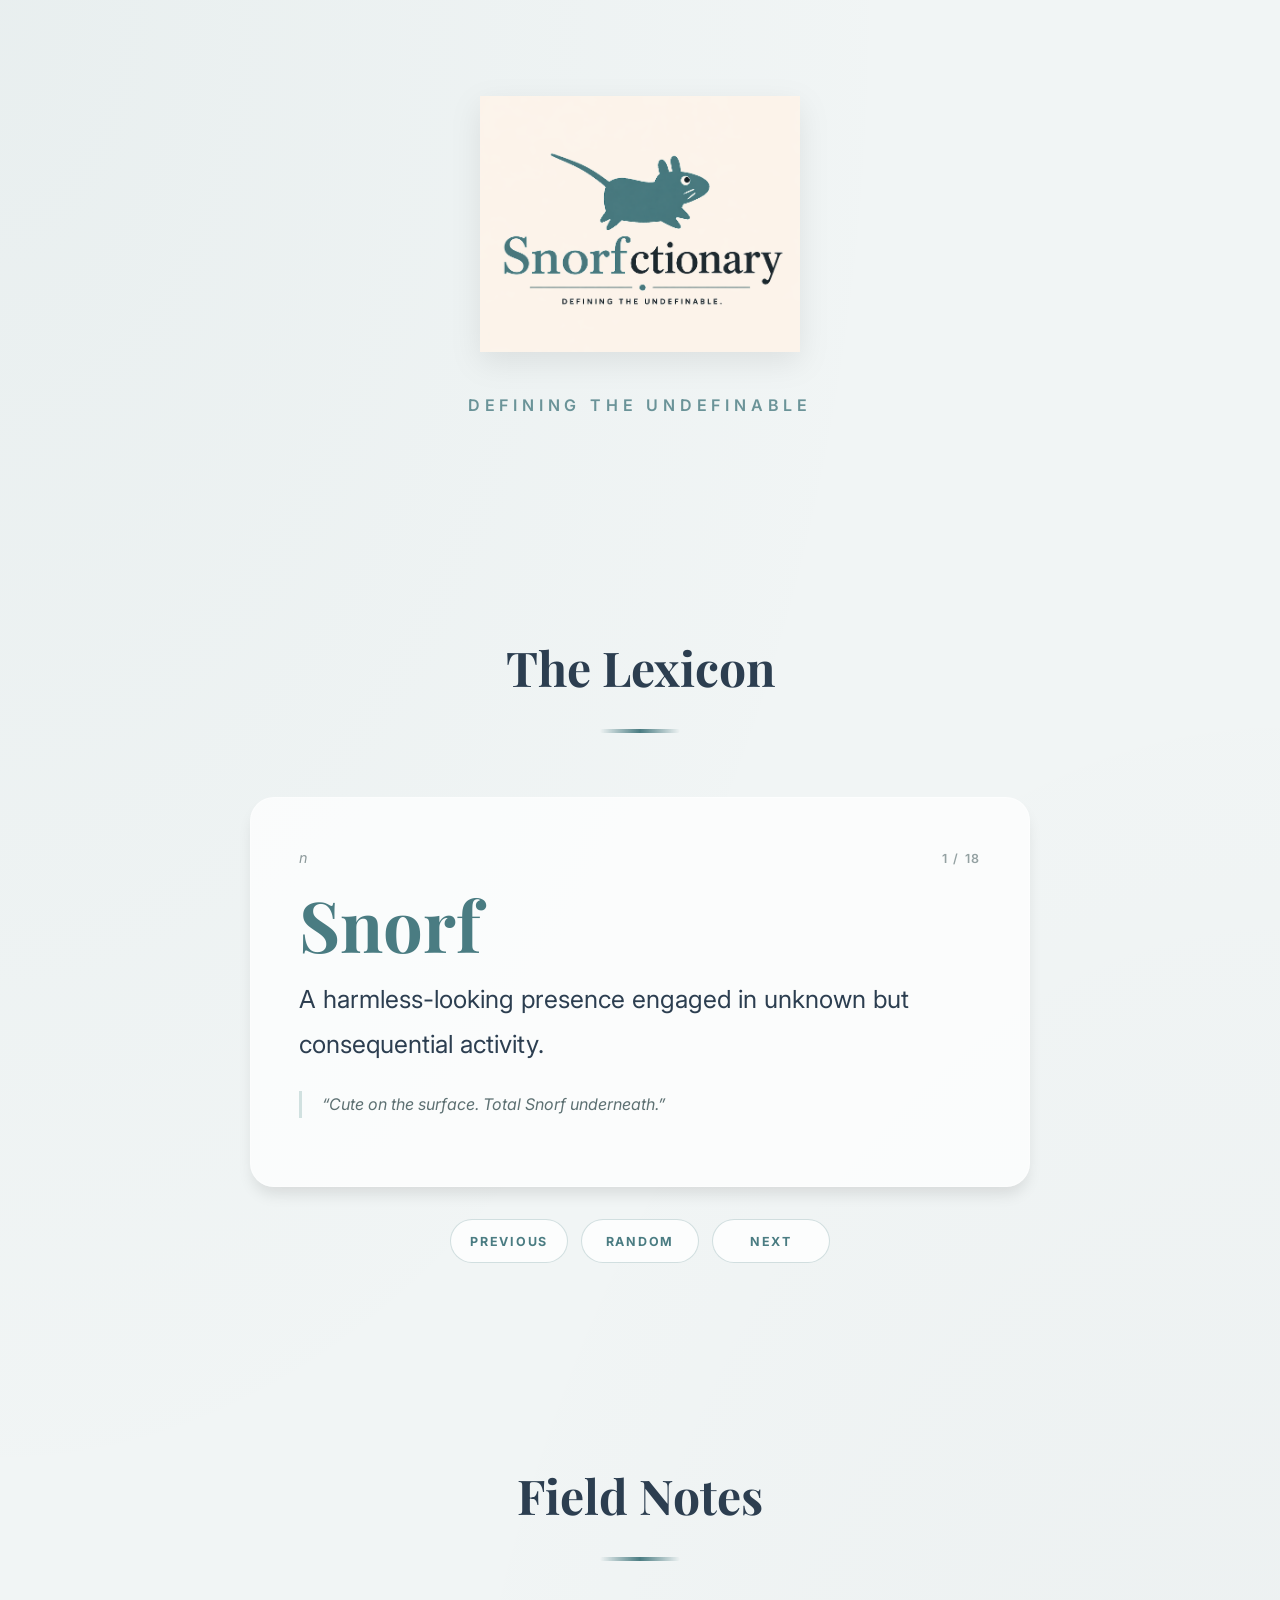
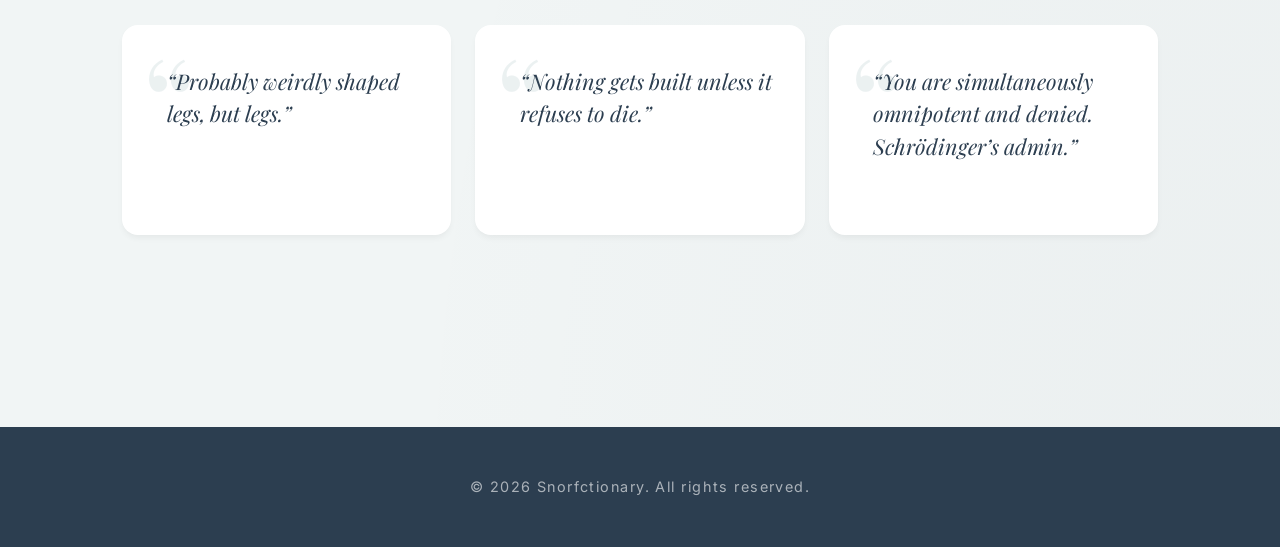
==== index.html @ 1e18f1a5 "cpanel deploy" ====
<!DOCTYPE html>
<html lang="en">
<head>
    <meta charset="UTF-8">
    <meta name="viewport" content="width=device-width, initial-scale=1.0">
    <title>Snorfctionary | Defining the Undefinable</title>
    <meta name="description" content="A curated collection of unique words, whimsical definitions, and inspiring quotes.">
    <!-- Google Fonts -->
    <link rel="preconnect" href="https://fonts.googleapis.com">
    <link rel="preconnect" href="https://fonts.gstatic.com" crossorigin>
    <link href="https://fonts.googleapis.com/css2?family=Inter:wght@400;600&family=Playfair+Display:ital,wght@0,700;1,700&display=swap" rel="stylesheet">
    <link rel="preload" as="image" href="media/logo-whiskers-left.png">
    <link rel="preload" as="image" href="media/logo-whiskers-right.png">
    <link rel="preload" as="image" href="media/logo-whiskers-alert.png">
    <link rel="stylesheet" href="index.css">
</head>
<body>

    <header>
        <div class="container">
            <div class="logo-container">
                <img src="media/logo.png" alt="Snorfctionary Logo" id="main-logo">
            </div>
            <p class="tagline">Defining the Undefinable</p>
        </div>
    </header>

    <main>
        <section id="dictionary">
            <div class="container">
                <h2 class="section-title">The Lexicon</h2>
                <div class="featured-term">
                    <article class="word-card featured-card" id="featured-term-card" tabindex="0">
                        <div class="term-meta">
                            <span class="word-type" id="term-type"></span>
                            <span class="term-counter" id="term-counter"></span>
                        </div>
                        <h3 id="term-word"></h3>
                        <p class="definition" id="term-definition"></p>
                        <p class="example" id="term-example"></p>
                        <p class="term-note" id="term-note" hidden></p>
                        <p class="snorf-secret" id="snorf-secret" hidden>
                            <a href="docs/snorfigins.html" title="Snorfigins">~/.snorfmap updated</a>
                        </p>
                    </article>
                    <div class="term-controls" aria-label="Term navigation">
                        <button type="button" id="previous-term">Previous</button>
                        <button type="button" id="random-term">Random</button>
                        <button type="button" id="next-term">Next</button>
                    </div>
                </div>
            </div>
        </section>

        <section id="quotes">
            <div class="container">
                <h2 class="section-title">Field Notes</h2>
                <div class="quotes-container" id="featured-quotes"></div>
            </div>
        </section>
    </main>

    <footer>
        <div class="container">
            <p>&copy; 2026 Snorfctionary. All rights reserved.</p>
        </div>
    </footer>

    <script src="index.js"></script>

</body>
</html>
---- index.css ----
/* Design System */
:root {
    --primary-color: #4a7c82; /* Teal from logo */
    --primary-light: #6a9ba1;
    --secondary-color: #2c3e50; /* Dark Navy from logo */
    --bg-color: #f1f5f5; /* Soft mist blue */
    --text-primary: #2c3e50;
    --text-secondary: #5d7072;
    --accent-color: #d1e1e0;
    --white: #ffffff;
    --glass-bg: rgba(255, 255, 255, 0.7);
    --shadow-sm: 0 4px 6px -1px rgba(0, 0, 0, 0.05);
    --shadow-md: 0 10px 15px -3px rgba(0, 0, 0, 0.1);
    --shadow-lg: 0 20px 25px -5px rgba(0, 0, 0, 0.1);
    --transition: all 0.4s cubic-bezier(0.4, 0, 0.2, 1);
}

@keyframes fadeIn {
    from { opacity: 0; transform: translateY(20px); }
    to { opacity: 1; transform: translateY(0); }
}

@keyframes logoFloat {
    0%, 100% { transform: translateY(0); }
    50% { transform: translateY(-10px); }
}

* {
    margin: 0;
    padding: 0;
    box-sizing: border-box;
}

body {
    font-family: 'Inter', -apple-system, BlinkMacSystemFont, 'Segoe UI', Roboto, sans-serif;
    background-color: var(--bg-color);
    color: var(--text-primary);
    line-height: 1.7;
    overflow-x: hidden;
    background-image: 
        radial-gradient(at 0% 0%, rgba(74, 124, 130, 0.05) 0px, transparent 50%),
        radial-gradient(at 100% 100%, rgba(44, 62, 80, 0.03) 0px, transparent 50%);
}

h1, h2, h3, .serif {
    font-family: 'Playfair Display', serif;
    font-weight: 700;
}

.container {
    max-width: 1100px;
    margin: 0 auto;
    padding: 0 2rem;
}

/* Header */
header {
    padding: 6rem 0 3rem;
    text-align: center;
    animation: fadeIn 1s ease-out;
}

.logo-container {
    margin-bottom: 2rem;
    display: inline-block;
    animation: logoFloat 6s ease-in-out infinite;
}

.logo-container img {
    max-width: 320px;
    height: auto;
    filter: drop-shadow(0 10px 15px rgba(0,0,0,0.08));
}

.tagline {
    font-size: 1rem;
    text-transform: uppercase;
    letter-spacing: 0.3em;
    color: var(--primary-color);
    font-weight: 600;
    margin-bottom: 4rem;
    opacity: 0.8;
}

/* Sections */
section {
    padding: 6rem 0;
    opacity: 0;
    transform: translateY(30px);
    animation: fadeIn 1s ease-out forwards;
}

section:nth-child(2) { animation-delay: 0.2s; }
section:nth-child(3) { animation-delay: 0.4s; }

.section-title {
    font-size: 3rem;
    margin-bottom: 4rem;
    text-align: center;
    position: relative;
    padding-bottom: 1.5rem;
    color: var(--secondary-color);
}

.section-title::after {
    content: '';
    position: absolute;
    bottom: 0;
    left: 50%;
    transform: translateX(-50%);
    width: 80px;
    height: 4px;
    background: linear-gradient(90deg, transparent, var(--primary-color), transparent);
    border-radius: 2px;
}

/* Featured Term */
.featured-term {
    max-width: 780px;
    margin: 0 auto;
}

.word-card {
    background: var(--glass-bg);
    backdrop-filter: blur(10px);
    -webkit-backdrop-filter: blur(10px);
    padding: 3rem;
    border-radius: 24px;
    box-shadow: var(--shadow-md);
    transition: var(--transition);
    border: 1px solid rgba(255, 255, 255, 0.4);
    position: relative;
    overflow: hidden;
}

.featured-card {
    min-height: 390px;
    display: flex;
    flex-direction: column;
}

.word-card::before {
    content: '';
    position: absolute;
    top: 0;
    left: 0;
    width: 100%;
    height: 4px;
    background: linear-gradient(90deg, var(--primary-color), var(--primary-light));
    transform: scaleX(0);
    transform-origin: left;
    transition: var(--transition);
}

.word-card:hover {
    transform: translateY(-10px);
    box-shadow: var(--shadow-lg);
    background: var(--white);
}

.snorf-card {
    cursor: pointer;
}

.snorf-card:focus-visible {
    outline: 3px solid var(--primary-light);
    outline-offset: 6px;
}

.snorf-card--awake::before {
    transform: scaleX(1);
}

.word-card:hover::before {
    transform: scaleX(1);
}

.word-card h3 {
    font-size: clamp(2.6rem, 5.5vw, 4.4rem);
    color: var(--primary-color);
    margin-bottom: 1.2rem;
    letter-spacing: 0;
    line-height: 0.95;
}

.term-meta {
    display: flex;
    align-items: center;
    justify-content: space-between;
    gap: 1rem;
    margin-bottom: 1.3rem;
}

.word-type {
    font-size: 0.9rem;
    font-style: italic;
    color: var(--text-secondary);
    margin-bottom: 1.5rem;
    display: block;
    font-family: 'Inter', sans-serif;
    opacity: 0.7;
}

.term-meta .word-type {
    margin-bottom: 0;
}

.term-counter {
    color: var(--text-secondary);
    font-size: 0.78rem;
    font-weight: 600;
    letter-spacing: 0.14em;
    text-transform: uppercase;
    opacity: 0.65;
}

.definition {
    font-size: clamp(1.2rem, 2.2vw, 1.55rem);
    color: var(--text-primary);
    line-height: 1.8;
    max-width: 660px;
}

.example {
    margin-top: 1.5rem;
    padding-left: 1.25rem;
    border-left: 3px solid var(--accent-color);
    color: var(--text-secondary);
    font-size: 1rem;
    font-style: italic;
    line-height: 1.7;
}

.term-note {
    margin-top: 1.25rem;
    color: var(--text-secondary);
    font-size: 0.98rem;
    line-height: 1.7;
}

.term-controls {
    display: flex;
    align-items: center;
    justify-content: center;
    gap: 0.8rem;
    margin-top: 2rem;
    flex-wrap: wrap;
}

.term-controls button {
    appearance: none;
    border: 1px solid rgba(74, 124, 130, 0.24);
    border-radius: 999px;
    background: rgba(255, 255, 255, 0.78);
    color: var(--primary-color);
    cursor: pointer;
    font-family: 'Inter', sans-serif;
    font-size: 0.78rem;
    font-weight: 700;
    letter-spacing: 0.14em;
    min-width: 118px;
    padding: 0.85rem 1.15rem;
    text-transform: uppercase;
    transition: var(--transition);
}

.term-controls button:hover,
.term-controls button:focus-visible {
    background: var(--white);
    border-color: var(--primary-color);
    box-shadow: var(--shadow-sm);
    outline: none;
    transform: translateY(-2px);
}

.snorf-secret {
    margin-top: 1.5rem;
    font-family: 'Inter', sans-serif;
    font-size: 0.78rem;
    letter-spacing: 0.08em;
}

.snorf-secret a {
    color: var(--primary-color);
    opacity: 0.62;
    text-decoration: none;
    transition: var(--transition);
}

.snorf-secret a:hover,
.snorf-secret a:focus-visible {
    opacity: 1;
    text-decoration: underline;
    text-underline-offset: 0.28em;
}

/* Quotes Section */
.quotes-container {
    display: grid;
    grid-template-columns: repeat(3, 1fr);
    gap: 1.5rem;
    max-width: 1050px;
    margin: 0 auto;
}

blockquote {
    position: relative;
    min-height: 210px;
    padding: 2.5rem 2rem 2rem;
    background: var(--white);
    border-radius: 16px;
    box-shadow: var(--shadow-sm);
    transition: var(--transition);
}

.field-note {
    cursor: pointer;
}

blockquote::before {
    content: '“';
    position: absolute;
    top: 10px;
    left: 20px;
    font-size: 8rem;
    font-family: 'Playfair Display', serif;
    color: var(--primary-color);
    opacity: 0.1;
    line-height: 1;
}

blockquote:hover {
    box-shadow: var(--shadow-md);
}

.field-note:focus-visible {
    box-shadow: var(--shadow-md);
    outline: 3px solid var(--primary-light);
    outline-offset: 6px;
}

blockquote p {
    font-family: 'Playfair Display', serif;
    font-size: 1.35rem;
    font-style: italic;
    color: var(--secondary-color);
    line-height: 1.5;
    margin-bottom: 0;
    padding-left: 0.8rem;
    position: relative;
    z-index: 1;
    white-space: pre-line;
}

.field-note--long p {
    font-size: 1.08rem;
    line-height: 1.45;
}

cite {
    display: block;
    font-size: 1rem;
    font-weight: 600;
    color: var(--primary-color);
    text-transform: uppercase;
    letter-spacing: 0.15em;
    font-family: 'Inter', sans-serif;
}

/* Footer */
footer {
    padding: 3rem 0;
    background-color: var(--secondary-color);
    color: var(--white);
    text-align: center;
    font-size: 0.9rem;
    margin-top: 6rem;
}

footer p {
    opacity: 0.6;
    letter-spacing: 0.1em;
}

/* Responsive */
@media (max-width: 768px) {
    header { padding: 4rem 0 2rem; }
    .section-title { font-size: 2.5rem; }
    .word-card { padding: 2rem; border-radius: 16px; }
    .featured-card { min-height: 360px; }
    .quotes-container { grid-template-columns: 1fr; }
    blockquote { padding: 2rem; }
    blockquote p { font-size: 1.4rem; }
}
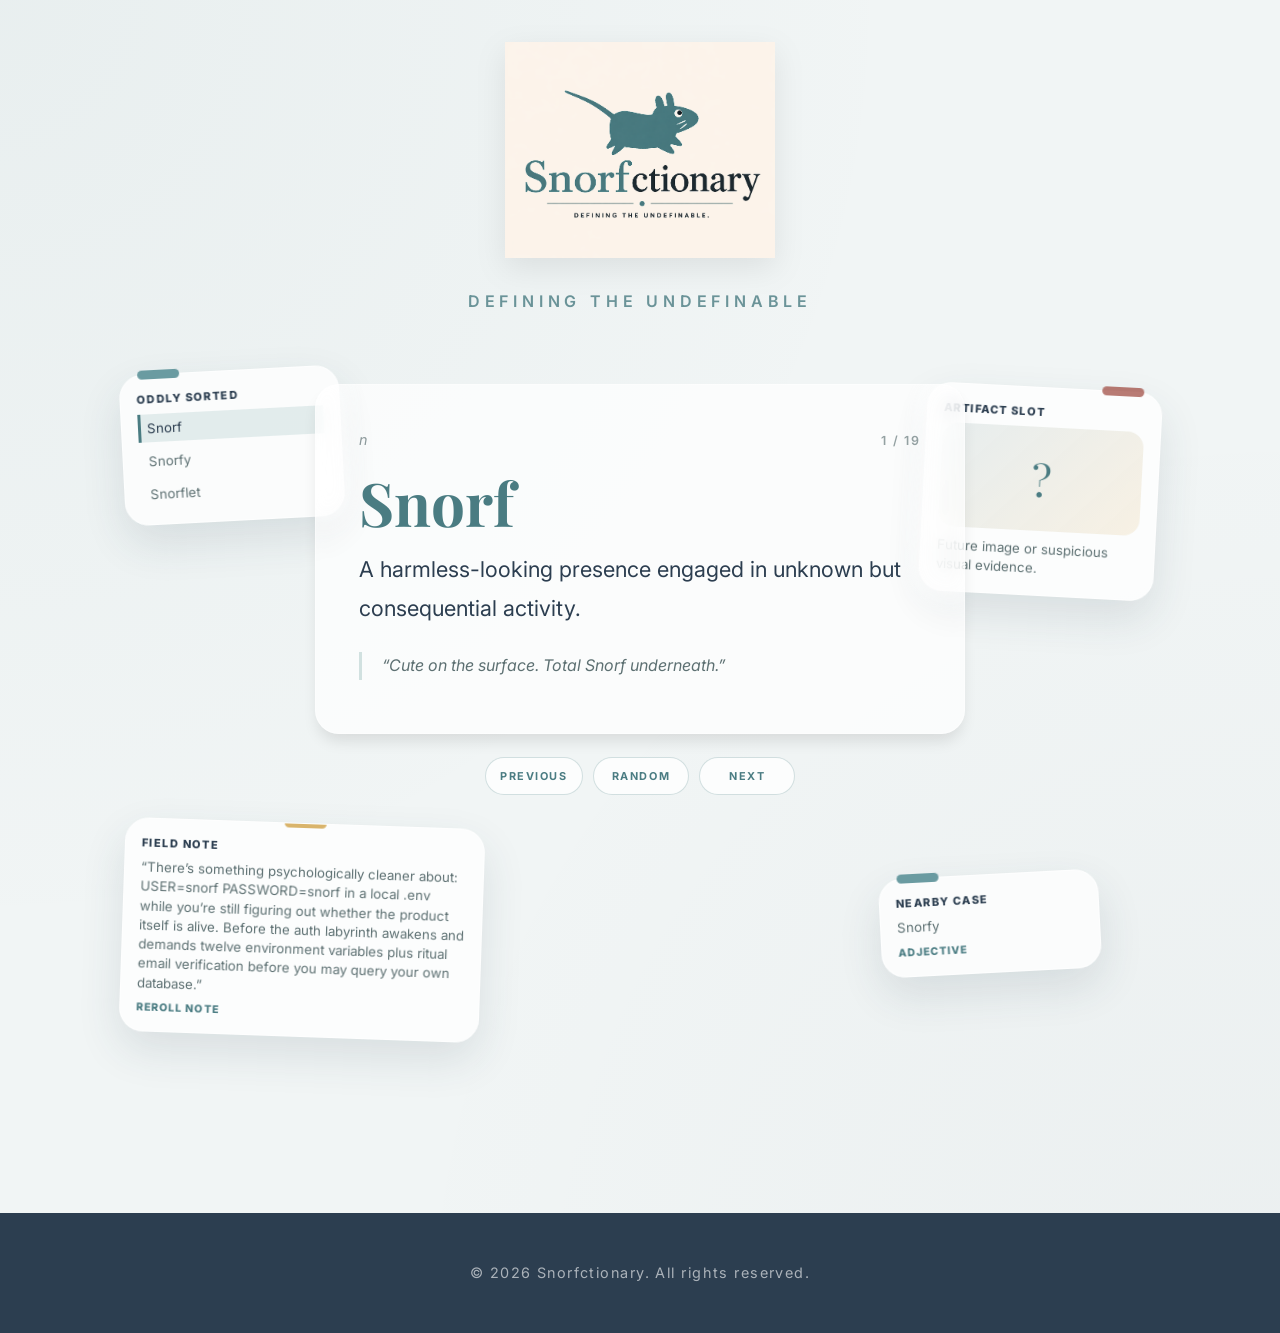
==== commit c7009aa1: "Snorfigins easter egg!" ====
--- a/index.html
+++ b/index.html
@@ -12,24 +12,55 @@
     <link rel="preload" as="image" href="media/logo-whiskers-left.png">
     <link rel="preload" as="image" href="media/logo-whiskers-right.png">
     <link rel="preload" as="image" href="media/logo-whiskers-alert.png">
+    <link rel="icon" href="media/logo.png">
     <link rel="stylesheet" href="index.css">
 </head>
 <body>
-
+<!-- deploy webhook test 2 2026-05-23 -->
     <header>
         <div class="container">
             <div class="logo-container">
-                <img src="media/logo.png" alt="Snorfctionary Logo" id="main-logo">
+                <img src="media/logo.png" alt="Snorfctionary Logo" id="main-logo" tabindex="0" role="button" aria-label="Snorfctionary logo. Click five times for suspicious cartography.">
             </div>
             <p class="tagline">Defining the Undefinable</p>
+            <p class="snorf-secret header-secret" id="snorfigins-link" hidden>
+                <a href="docs/snorfigins.html" title="Snorfigins">~/.snorfmap updated</a>
+            </p>
         </div>
     </header>
 
     <main>
         <section id="dictionary">
             <div class="container">
-                <h2 class="section-title">The Lexicon</h2>
-                <div class="featured-term">
+                <div class="snorf-stage">
+                    <div class="context-card context-index" id="context-index-card">
+                        <span class="context-tab context-tab-teal"></span>
+                        <strong>Oddly Sorted</strong>
+                        <div class="case-list" id="case-list"></div>
+                    </div>
+
+                    <button type="button" class="context-card context-field-note" id="field-note-card">
+                        <span class="context-tab context-tab-gold"></span>
+                        <strong>Field Note</strong>
+                        <span id="context-field-note"></span>
+                        <em>Reroll note</em>
+                    </button>
+
+                    <button type="button" class="context-card context-artifact" id="artifact-card">
+                        <span class="context-tab context-tab-rust"></span>
+                        <strong>Artifact Slot</strong>
+                        <span class="artifact-preview">?</span>
+                        <span>Future image or suspicious visual evidence.</span>
+                    </button>
+
+                    <button type="button" class="context-card context-nearby" id="nearby-card">
+                        <span class="context-tab context-tab-teal"></span>
+                        <strong>Nearby Case</strong>
+                        <span id="nearby-term"></span>
+                        <em id="nearby-type"></em>
+                    </button>
+
+                    <div class="featured-term">
                     <article class="word-card featured-card" id="featured-term-card" tabindex="0">
                         <div class="term-meta">
                             <span class="word-type" id="term-type"></span>
@@ -39,23 +70,14 @@
                         <p class="definition" id="term-definition"></p>
                         <p class="example" id="term-example"></p>
                         <p class="term-note" id="term-note" hidden></p>
-                        <p class="snorf-secret" id="snorf-secret" hidden>
-                            <a href="docs/snorfigins.html" title="Snorfigins">~/.snorfmap updated</a>
-                        </p>
                     </article>
                     <div class="term-controls" aria-label="Term navigation">
                         <button type="button" id="previous-term">Previous</button>
                         <button type="button" id="random-term">Random</button>
                         <button type="button" id="next-term">Next</button>
                     </div>
+                    </div>
                 </div>
-            </div>
-        </section>
-
-        <section id="quotes">
-            <div class="container">
-                <h2 class="section-title">Field Notes</h2>
-                <div class="quotes-container" id="featured-quotes"></div>
             </div>
         </section>
     </main>
--- a/index.css
+++ b/index.css
@@ -55,21 +55,27 @@
 
 /* Header */
 header {
-    padding: 6rem 0 3rem;
+    padding: 2.6rem 0 1.2rem;
     text-align: center;
     animation: fadeIn 1s ease-out;
 }
 
 .logo-container {
-    margin-bottom: 2rem;
+    margin-bottom: 1.4rem;
     display: inline-block;
     animation: logoFloat 6s ease-in-out infinite;
 }
 
 .logo-container img {
-    max-width: 320px;
+    max-width: 270px;
     height: auto;
     filter: drop-shadow(0 10px 15px rgba(0,0,0,0.08));
+}
+
+.logo-container img:focus-visible {
+    outline: 3px solid var(--primary-light);
+    outline-offset: 10px;
+    border-radius: 18px;
 }
 
 .tagline {
@@ -78,13 +84,13 @@
     letter-spacing: 0.3em;
     color: var(--primary-color);
     font-weight: 600;
-    margin-bottom: 4rem;
+    margin-bottom: 0;
     opacity: 0.8;
 }
 
 /* Sections */
 section {
-    padding: 6rem 0;
+    padding: 1.4rem 0 5rem;
     opacity: 0;
     transform: translateY(30px);
     animation: fadeIn 1s ease-out forwards;
@@ -115,16 +121,24 @@
 }
 
 /* Featured Term */
+.snorf-stage {
+    min-height: 680px;
+    position: relative;
+}
+
 .featured-term {
-    max-width: 780px;
+    max-width: 650px;
     margin: 0 auto;
+    padding-top: 1.7rem;
+    position: relative;
+    z-index: 3;
 }
 
 .word-card {
     background: var(--glass-bg);
     backdrop-filter: blur(10px);
     -webkit-backdrop-filter: blur(10px);
-    padding: 3rem;
+    padding: 2.7rem;
     border-radius: 24px;
     box-shadow: var(--shadow-md);
     transition: var(--transition);
@@ -134,7 +148,7 @@
 }
 
 .featured-card {
-    min-height: 390px;
+    min-height: 350px;
     display: flex;
     flex-direction: column;
 }
@@ -153,7 +167,7 @@
 }
 
 .word-card:hover {
-    transform: translateY(-10px);
+    transform: translateY(-6px);
     box-shadow: var(--shadow-lg);
     background: var(--white);
 }
@@ -176,7 +190,7 @@
 }
 
 .word-card h3 {
-    font-size: clamp(2.6rem, 5.5vw, 4.4rem);
+    font-size: clamp(2.25rem, 4.7vw, 3.8rem);
     color: var(--primary-color);
     margin-bottom: 1.2rem;
     letter-spacing: 0;
@@ -215,7 +229,7 @@
 }
 
 .definition {
-    font-size: clamp(1.2rem, 2.2vw, 1.55rem);
+    font-size: clamp(1.08rem, 1.9vw, 1.36rem);
     color: var(--text-primary);
     line-height: 1.8;
     max-width: 660px;
@@ -242,8 +256,8 @@
     display: flex;
     align-items: center;
     justify-content: center;
-    gap: 0.8rem;
-    margin-top: 2rem;
+    gap: 0.65rem;
+    margin-top: 1.45rem;
     flex-wrap: wrap;
 }
 
@@ -255,11 +269,11 @@
     color: var(--primary-color);
     cursor: pointer;
     font-family: 'Inter', sans-serif;
-    font-size: 0.78rem;
+    font-size: 0.68rem;
     font-weight: 700;
     letter-spacing: 0.14em;
-    min-width: 118px;
-    padding: 0.85rem 1.15rem;
+    min-width: 96px;
+    padding: 0.68rem 0.9rem;
     text-transform: uppercase;
     transition: var(--transition);
 }
@@ -274,10 +288,14 @@
 }
 
 .snorf-secret {
-    margin-top: 1.5rem;
+    margin-top: 1.1rem;
     font-family: 'Inter', sans-serif;
     font-size: 0.78rem;
     letter-spacing: 0.08em;
+}
+
+.header-secret {
+    margin-top: 1.1rem;
 }
 
 .snorf-secret a {
@@ -292,6 +310,151 @@
     opacity: 1;
     text-decoration: underline;
     text-underline-offset: 0.28em;
+}
+
+/* Context Cards */
+.context-card {
+    appearance: none;
+    backdrop-filter: blur(12px);
+    -webkit-backdrop-filter: blur(12px);
+    background: rgba(255, 255, 255, 0.76);
+    border: 1px solid rgba(255, 255, 255, 0.58);
+    border-radius: 24px;
+    box-shadow: 0 18px 44px rgba(44, 62, 80, 0.12);
+    color: var(--text-secondary);
+    font-family: 'Inter', sans-serif;
+    font-size: 0.83rem;
+    line-height: 1.45;
+    padding: 1rem;
+    position: absolute;
+    text-align: left;
+    transition: var(--transition);
+    width: 220px;
+    z-index: 2;
+}
+
+.context-card:hover,
+.context-card:focus-visible {
+    background: rgba(255, 255, 255, 0.92);
+    box-shadow: var(--shadow-md);
+    outline: none;
+    transform: translateY(-3px) rotate(0deg);
+}
+
+.context-card strong {
+    color: var(--secondary-color);
+    display: block;
+    font-size: 0.69rem;
+    font-weight: 800;
+    letter-spacing: 0.13em;
+    margin-bottom: 0.45rem;
+    text-transform: uppercase;
+}
+
+.context-card em {
+    color: var(--primary-color);
+    display: block;
+    font-size: 0.66rem;
+    font-style: normal;
+    font-weight: 800;
+    letter-spacing: 0.1em;
+    margin-top: 0.45rem;
+    text-transform: uppercase;
+}
+
+.context-tab {
+    border-radius: 999px;
+    height: 9px;
+    position: absolute;
+    top: -5px;
+    width: 42px;
+}
+
+.context-tab-teal {
+    background: var(--primary-light);
+    left: 18px;
+}
+
+.context-tab-gold {
+    background: #d9b46b;
+    left: 50%;
+    transform: translateX(-50%);
+}
+
+.context-tab-rust {
+    background: rgba(159, 73, 63, 0.72);
+    right: 18px;
+}
+
+.context-index {
+    left: 0;
+    top: 0.8rem;
+    transform: rotate(-3deg);
+}
+
+.context-field-note {
+    bottom: 0;
+    left: 0;
+    transform: rotate(2deg);
+    width: 360px;
+    max-height: 245px;
+    overflow: auto;
+}
+
+.context-artifact {
+    right: 0;
+    top: 1.9rem;
+    transform: rotate(3deg);
+    width: 235px;
+}
+
+.context-nearby {
+    bottom: 4rem;
+    right: 3.6rem;
+    transform: rotate(-3deg);
+}
+
+.case-list {
+    display: grid;
+    gap: 0.3rem;
+}
+
+.case-list button {
+    appearance: none;
+    background: transparent;
+    border: 0;
+    border-left: 3px solid transparent;
+    color: var(--text-secondary);
+    cursor: pointer;
+    display: block;
+    font: inherit;
+    padding: 0.28rem 0.35rem;
+    text-align: left;
+    width: 100%;
+}
+
+.case-list button:hover,
+.case-list button:focus-visible,
+.case-list button.is-active {
+    background: rgba(209, 225, 224, 0.58);
+    border-left-color: var(--primary-color);
+    color: var(--secondary-color);
+    outline: none;
+}
+
+.artifact-preview {
+    align-items: center;
+    background:
+        linear-gradient(135deg, rgba(74, 124, 130, 0.13), rgba(217, 180, 107, 0.18)),
+        rgba(255, 255, 255, 0.4);
+    border-radius: 16px;
+    color: var(--primary-color);
+    display: flex;
+    font-family: 'Playfair Display', serif;
+    font-size: 2.7rem;
+    height: 104px;
+    justify-content: center;
+    margin-bottom: 0.55rem;
 }
 
 /* Quotes Section */
@@ -384,10 +547,33 @@
 
 /* Responsive */
 @media (max-width: 768px) {
-    header { padding: 4rem 0 2rem; }
+    header { padding: 2.5rem 0 1rem; }
+    .container { padding: 0 1rem; }
+    .logo-container img { max-width: 235px; }
     .section-title { font-size: 2.5rem; }
     .word-card { padding: 2rem; border-radius: 16px; }
     .featured-card { min-height: 360px; }
+    .snorf-stage {
+        display: flex;
+        flex-direction: column;
+        gap: 1rem;
+        min-height: 0;
+    }
+    .featured-term {
+        order: 1;
+        padding-top: 1rem;
+        width: 100%;
+    }
+    .context-card {
+        order: 2;
+        position: relative;
+        inset: auto;
+        transform: none;
+        width: 100%;
+    }
+    .term-controls {
+        order: 3;
+    }
     .quotes-container { grid-template-columns: 1fr; }
     blockquote { padding: 2rem; }
     blockquote p { font-size: 1.4rem; }
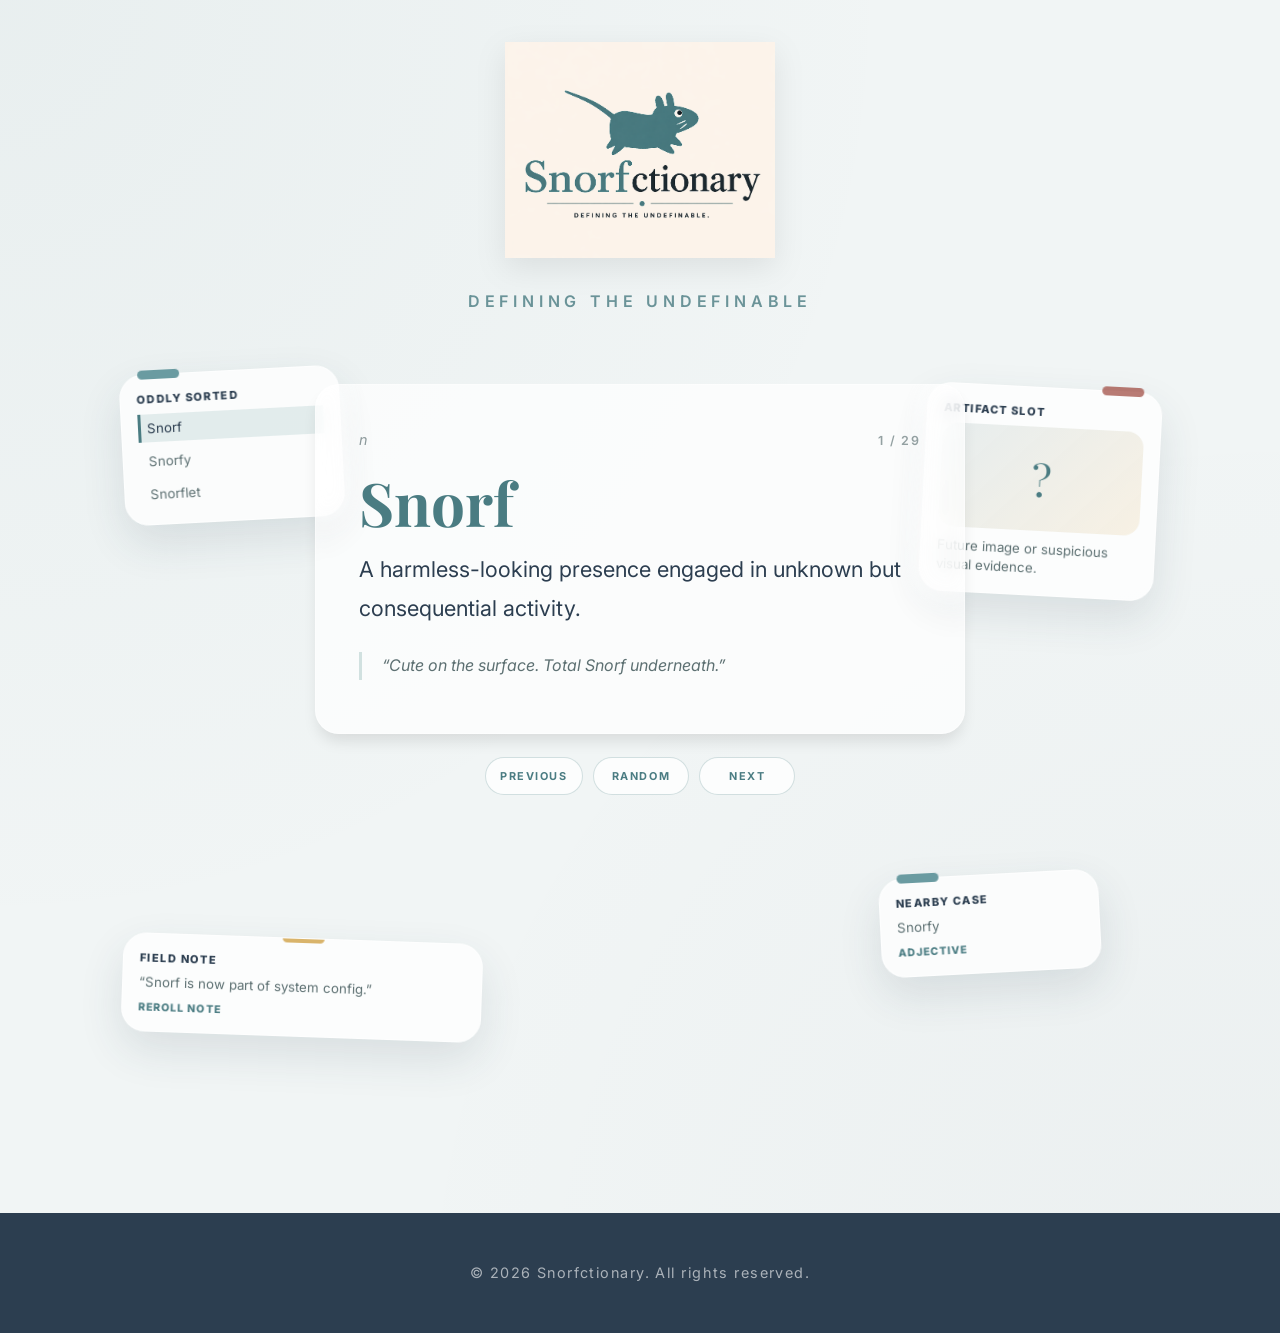
==== commit cd22e7bb: "minor deploy change" ====
--- a/index.html
+++ b/index.html
@@ -13,7 +13,7 @@
     <link rel="preload" as="image" href="media/logo-whiskers-right.png">
     <link rel="preload" as="image" href="media/logo-whiskers-alert.png">
     <link rel="icon" href="media/logo.png">
-    <link rel="stylesheet" href="index.css">
+    <link rel="stylesheet" href="index.css?v=20260624-2">
 </head>
 <body>
 <!-- deploy webhook test 2 2026-05-23 -->
@@ -88,7 +88,7 @@
         </div>
     </footer>
 
-    <script src="index.js"></script>
+    <script src="index.js?v=20260624-2"></script>
 
 </body>
 </html>
